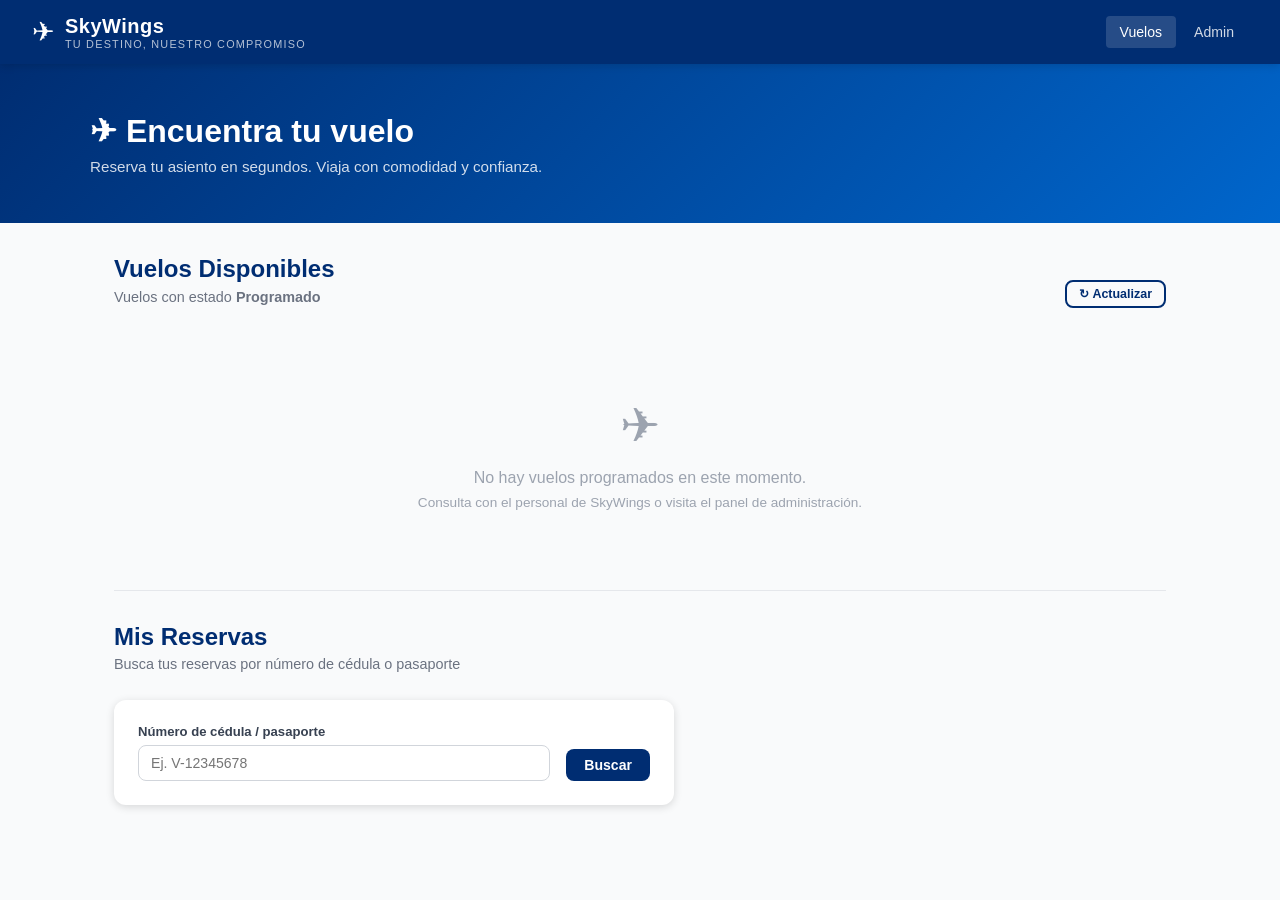
==== index.html @ 7534e907 "Initial commit" ====
<!DOCTYPE html>
<html lang="es">
<head>
  <meta charset="UTF-8">
  <meta name="viewport" content="width=device-width, initial-scale=1.0">
  <title>SkyWings – Portal de Reservas</title>
  <link rel="stylesheet" href="css/style.css">
</head>
<body>

<nav class="navbar">
  <a href="index.html" class="navbar-brand">
    <span class="navbar-logo">✈</span>
    <div>
      <div class="navbar-name">SkyWings</div>
      <div class="navbar-tagline">Tu destino, nuestro compromiso</div>
    </div>
  </a>
  <ul class="navbar-nav">
    <li><a href="index.html" class="active">Vuelos</a></li>
    <li><a href="admin.html">Admin</a></li>
  </ul>
</nav>

<div class="hero">
  <div class="hero-content">
    <h1>✈ Encuentra tu vuelo</h1>
    <p>Reserva tu asiento en segundos. Viaja con comodidad y confianza.</p>
  </div>
</div>

<div class="container">

  <!-- Vuelos disponibles -->
  <div class="flex justify-between align-center" style="margin-bottom: 1rem;">
    <div>
      <h2 class="page-title">Vuelos Disponibles</h2>
      <p class="page-subtitle">Vuelos con estado <strong>Programado</strong></p>
    </div>
    <button class="btn btn-outline btn-sm" onclick="loadFlights()">↻ Actualizar</button>
  </div>

  <div id="flightsList"></div>

  <hr class="divider">

  <!-- Buscar Reserva -->
  <h2 class="page-title">Mis Reservas</h2>
  <p class="page-subtitle">Busca tus reservas por número de cédula o pasaporte</p>

  <div class="search-box mb-3">
    <div class="form-group">
      <label class="form-label">Número de cédula / pasaporte</label>
      <input type="text" id="searchId" class="form-control" placeholder="Ej. V-12345678"
             onkeydown="if(event.key==='Enter') searchReservations()">
    </div>
    <button class="btn btn-primary" onclick="searchReservations()">Buscar</button>
  </div>

  <div id="reservationResults"></div>

</div>

<!-- Modal: Cambiar Asiento -->
<div class="modal-overlay" id="changeSeatModal">
  <div class="modal">
    <div class="modal-header">
      <h3>Cambiar Asiento</h3>
      <button class="modal-close" onclick="closeChangeModal()">✕</button>
    </div>
    <div class="modal-body">
      <div id="changeSeatInfo" class="alert alert-info mb-2"></div>

      <div class="seat-legend">
        <div class="legend-item"><div class="legend-dot available"></div> Disponible</div>
        <div class="legend-item"><div class="legend-dot selected"></div> Tu asiento actual / Seleccionado</div>
        <div class="legend-item"><div class="legend-dot occupied"></div> Ocupado</div>
        <div class="legend-item"><div class="legend-dot exit"></div> Salida de emergencia</div>
        <div class="legend-item"><div class="legend-dot blocked"></div> No disponible</div>
      </div>

      <div id="changeSeatMap"></div>
    </div>
    <div class="modal-footer">
      <button class="btn btn-outline" onclick="closeChangeModal()">Cancelar</button>
      <button class="btn btn-success" id="confirmChangeBtn" disabled onclick="confirmSeatChange()">
        ✓ Confirmar Cambio
      </button>
    </div>
  </div>
</div>

<script src="js/data.js"></script>
<script src="js/seatmap.js"></script>
<script src="js/index.js"></script>
</body>
</html>
---- css/style.css ----
/* =====================================================================
   SkyWings — Shared Stylesheet
   ===================================================================== */

:root {
  --primary:       #002D72;
  --primary-dark:  #001A4A;
  --primary-light: #0066CC;
  --accent:        #E8F4FD;
  --danger:        #DC2626;
  --success:       #16A34A;
  --warning:       #D97706;
  --white:         #FFFFFF;
  --gray-50:       #F9FAFB;
  --gray-100:      #F3F4F6;
  --gray-200:      #E5E7EB;
  --gray-300:      #D1D5DB;
  --gray-400:      #9CA3AF;
  --gray-500:      #6B7280;
  --gray-600:      #4B5563;
  --gray-700:      #374151;
  --gray-800:      #1F2937;

  --seat-available: #22C55E;
  --slected:  #F59E0B;
  --seat-exit:      #F97316;
  --seateat-occupied:  #EF4444;
  --seat-se-blocked:   #D1D5DB;

  --radius-sm: 4px;
  --radius:    8px;
  --radius-lg: 12px;
  --shadow-sm: 0 1px 3px rgba(0,0,0,0.10);
  --shadow:    0 2px 8px rgba(0,0,0,0.14);
  --shadow-lg: 0 8px 24px rgba(0,0,0,0.15);
}

* { box-sizing: border-box; margin: 0; padding: 0; }

body {
  font-family: -apple-system, BlinkMacSystemFont, 'Segoe UI', Roboto, sans-serif;
  background: var(--gray-50);
  color: var(--gray-800);
  min-height: 100vh;
}

/* ── Navbar ─────────────────────────────────────────────────────────── */
.navbar {
  background: var(--primary);
  color: var(--white);
  padding: 0 2rem;
  display: flex;
  align-items: center;
  justify-content: space-between;
  height: 64px;
  box-shadow: var(--shadow);
  position: sticky;
  top: 0;
  z-index: 100;
}

.navbar-brand {
  display: flex;
  align-items: center;
  gap: 10px;
  text-decoration: none;
  color: var(--white);
}

.navbar-logo   { font-size: 1.7rem; }
.navbar-name   { font-size: 1.25rem; font-weight: 800; letter-spacing: 0.5px; }
.navbar-tagline { font-size: 0.68rem; opacity: 0.7; letter-spacing: 1.2px; text-transform: uppercase; }

.navbar-nav { display: flex; gap: 4px; list-style: none; }

.navbar-nav a {
  color: rgba(255,255,255,0.82);
  text-decoration: none;
  padding: 8px 14px;
  border-radius: var(--radius-sm);
  font-size: 0.88rem;
  font-weight: 500;
  transition: all 0.2s;
}

.navbar-nav a:hover, .navbar-nav a.active {
  background: rgba(255,255,255,0.15);
  color: var(--white);
}

.badge-admin {
  background: #F59E0B;
  color: #1F2937;
  font-size: 0.68rem;
  font-weight: 700;
  padding: 3px 9px;
  border-radius: 999px;
  letter-spacing: 0.5px;
}

/* ── Layout ──────────────────────────────────────────────────────────── */
.container {
  max-width: 1100px;
  margin: 0 auto;
  padding: 2rem 1.5rem;
}

.page-title    { font-size: 1.5rem; font-weight: 700; color: var(--primary); margin-bottom: 0.35rem; }
.page-subtitle { color: var(--gray-500); margin-bottom: 1.75rem; font-size: 0.9rem; }

.grid-2 { display: grid; grid-template-columns: 1fr 1fr; gap: 1.5rem; }
.grid-3 { display: grid; grid-template-columns: repeat(3,1fr); gap: 1.5rem; }

/* ── Cards ───────────────────────────────────────────────────────────── */
.card {
  background: var(--white);
  border-radius: var(--radius-lg);
  box-shadow: var(--shadow-sm);
  border: 1px solid var(--gray-200);
  overflow: hidden;
}

.card-header {
  padding: 1.1rem 1.5rem;
  border-bottom: 1px solid var(--gray-100);
  display: flex;
  align-items: center;
  justify-content: space-between;
}

.card-header h2, .card-header h3 { font-size: 1rem; font-weight: 600; color: var(--gray-800); }
.card-body { padding: 1.5rem; }

/* ── Flight Card ─────────────────────────────────────────────────────── */
.flight-card {
  background: var(--white);
  border-radius: var(--radius-lg);
  box-shadow: var(--shadow-sm);
  border: 1px solid var(--gray-200);
  padding: 1.25rem;
  transition: box-shadow 0.2s, transform 0.2s;
}

.flight-card:hover { box-shadow: var(--shadow); transform: translateY(-2px); }

.flight-route {
  display: flex;
  align-items: center;
  gap: 10px;
  margin-bottom: 0.5rem;
}

.flight-city  { font-size: 1.6rem; font-weight: 800; color: var(--primary); }
.flight-iata  { font-size: 0.75rem; color: var(--gray-400); font-weight: 600; }

.flight-arrow {
  flex: 1;
  text-align: center;
  font-size: 1.1rem;
  color: var(--gray-300);
  position: relative;
}

.flight-meta {
  display: flex;
  flex-wrap: wrap;
  gap: 12px;
  font-size: 0.82rem;
  color: var(--gray-500);
  margin-bottom: 1rem;
}

.flight-meta strong { color: var(--gray-700); }

/* ── Status Badge ────────────────────────────────────────────────────── */
.status-badge {
  display: inline-flex;
  align-items: center;
  gap: 5px;
  padding: 4px 10px;
  border-radius: 999px;
  font-size: 0.75rem;
  font-weight: 700;
}

.status-programado { background: #DCFCE7; color: #166534; }
.status-abordando  { background: #FEF3C7; color: #92400E; }
.status-salido     { background: #F3F4F6; color: #6B7280; }

/* ── Buttons ─────────────────────────────────────────────────────────── */
.btn {
  display: inline-flex;
  align-items: center;
  gap: 6px;
  padding: 9px 18px;
  border-radius: var(--radius);
  border: none;
  cursor: pointer;
  font-size: 0.88rem;
  font-weight: 600;
  text-decoration: none;
  transition: all 0.2s;
  line-height: 1;
}

.btn-primary   { background: var(--primary); color: var(--white); }
.btn-primary:hover   { background: var(--primary-dark); }
.btn-secondary { background: var(--primary-light); color: var(--white); }
.btn-secondary:hover { background: #0055AA; }
.btn-danger    { background: var(--danger); color: var(--white); }
.btn-danger:hover    { background: #B91C1C; }
.btn-success   { background: var(--success); color: var(--white); }
.btn-success:hover   { background: #15803D; }

.btn-outline {
  background: transparent;
  color: var(--primary);
  border: 2px solid var(--primary);
}
.btn-outline:hover { background: var(--accent); }

.btn-sm  { padding: 6px 12px; font-size: 0.78rem; }
.btn-lg  { padding: 12px 26px; font-size: 1rem; }
.btn-full { width: 100%; justify-content: center; }
.btn:disabled { opacity: 0.45; cursor: not-allowed; }

/* ── Forms ───────────────────────────────────────────────────────────── */
.form-group { margin-bottom: 1.2rem; }

.form-label {
  display: block;
  font-size: 0.82rem;
  font-weight: 600;
  color: var(--gray-700);
  margin-bottom: 0.35rem;
}

.form-control {
  width: 100%;
  padding: 9px 12px;
  border: 1.5px solid var(--gray-300);
  border-radius: var(--radius);
  font-size: 0.88rem;
  background: var(--white);
  color: var(--gray-800);
  transition: border-color 0.2s;
  outline: none;
}

.form-control:focus  { border-color: var(--primary-light); }
.form-control:disabled { background: var(--gray-100); cursor: not-allowed; }

.form-check {
  display: flex;
  align-items: center;
  gap: 8px;
  cursor: pointer;
  font-size: 0.88rem;
  color: var(--gray-700);
}

.form-check input[type="checkbox"] {
  width: 16px;
  height: 16px;
  accent-color: var(--primary);
  cursor: pointer;
}

.form-row   { display: grid; grid-template-columns: 1fr 1fr; gap: 1rem; }
.form-row-3 { display: grid; grid-template-columns: 1fr 1fr 1fr; gap: 1rem; }

/* ── Tables ──────────────────────────────────────────────────────────── */
.table-wrapper { overflow-x: auto; }

table { width: 100%; border-collapse: collapse; font-size: 0.88rem; }

thead th {
  background: var(--gray-50);
  border-bottom: 2px solid var(--gray-200);
  padding: 10px 14px;
  text-align: left;
  font-weight: 700;
  color: var(--gray-500);
  font-size: 0.75rem;
  text-transform: uppercase;
  letter-spacing: 0.5px;
}

tbody td { padding: 11px 14px; border-bottom: 1px solid var(--gray-100); color: var(--gray-700); }
tbody tr:last-child td { border-bottom: none; }
tbody tr:hover { background: var(--gray-50); }

/* ── Alerts ──────────────────────────────────────────────────────────── */
.alert {
  padding: 11px 15px;
  border-radius: var(--radius);
  font-size: 0.88rem;
  margin-bottom: 1rem;
}

.alert-info    { background: #EFF6FF; color: #1E40AF; border: 1px solid #BFDBFE; }
.alert-success { background: #F0FDF4; color: #166534; border: 1px solid #BBF7D0; }
.alert-warning { background: #FFFBEB; color: #92400E; border: 1px solid #FDE68A; }
.alert-danger  { background: #FEF2F2; color: #991B1B; border: 1px solid #FECACA; }

/* ── Empty State ─────────────────────────────────────────────────────── */
.empty-state { text-align: center; padding: 3rem 1rem; color: var(--gray-400); }
.empty-state .empty-icon { font-size: 3rem; margin-bottom: 1rem; }

/* ── Wizard Steps ────────────────────────────────────────────────────── */
.wizard-steps {
  display: flex;
  align-items: center;
  justify-content: center;
  gap: 0;
  margin-bottom: 2.5rem;
}

.wizard-step { display: flex; flex-direction: column; align-items: center; gap: 6px; }

.step-num {
  width: 36px;
  height: 36px;
  border-radius: 50%;
  background: var(--gray-200);
  color: var(--gray-500);
  display: flex;
  align-items: center;
  justify-content: center;
  font-weight: 700;
  font-size: 0.9rem;
  transition: all 0.3s;
}

.step-label { font-size: 0.72rem; color: var(--gray-400); white-space: nowrap; transition: color 0.3s; }

.wizard-step.active .step-num  { background: var(--primary); color: var(--white); box-shadow: 0 0 0 4px rgba(0,45,114,0.18); }
.wizard-step.active .step-label { color: var(--primary); font-weight: 700; }
.wizard-step.done   .step-num  { background: var(--success); color: var(--white); }
.wizard-step.done   .step-label { color: var(--success); }

.wizard-connector {
  width: 64px;
  height: 2px;
  background: var(--gray-200);
  margin: 0 8px;
  margin-bottom: 22px;
  transition: background 0.3s;
}

.wizard-connector.done { background: var(--success); }

/* ── Plane Image Overlay ─────────────────────────────────────────────── */
.plane-overlay-container {
  position: relative;
  display: block;
  width: 100%;
  margin: 0 auto;
  user-select: none;
}

.buttons-container {
    position: absolute;
    width: 60.1%;
    height: 51%;
    top: 340px;
    left: 127px;
}

.plane-img {
  width: 100%;
  display: block;
  border-radius: var(--radius);
}

/* Seat button overlaid on the image */
.seat-ov {
  position: absolute;
  transform: translate(-50%, -50%);
  width: 24px;
  height: 26px;
  border-radius: 3px 3px 4px 4px;
  border: 1px solid rgba(0,0,0,0.35);
  cursor: pointer;
  transition: transform 0.12s, box-shadow 0.12s;
  z-index: 2;
  padding: 0;
  font-size: 0;
}

.seat-ov:not(:disabled):hover {
  transform: translate(-50%, -50%) scale(1.4);
  box-shadow: 0 2px 8px rgba(0,0,0,0.4);
  z-index: 3;
}

.seat-ov.ov-available { background: rgba(34, 197, 94, 0.88); }
.seat-ov.ov-occupied  { background: rgba(239, 68, 68, 0.88); cursor: not-allowed; }
.seat-ov.ov-selected  { background: rgba(245, 158, 11, 0.95); border-color: #92400E; }
.seat-ov.ov-blocked   { background: rgba(209, 213, 219, 0.80); cursor: not-allowed; }
.seat-ov.ov-exit      { border: 2px solid #F97316; }

/* ── Seat Legend ─────────────────────────────────────────────────────── */
.seat-legend {
  display: flex;
  flex-wrap: wrap;
  gap: 10px;
  padding: 10px 14px;
  background: var(--white);
  border-radius: var(--radius);
  border: 1px solid var(--gray-200);
  margin-bottom: 1rem;
}

.legend-item { display: flex; align-items: center; gap: 6px; font-size: 0.78rem; color: var(--gray-600); }

.legend-dot {
  width: 18px;
  height: 15px;
  border-radius: 3px;
  flex-shrink: 0;
  border: 1px solid rgba(0,0,0,0.15);
}

.legend-dot.available { background: var(--seat-available); }
.legend-dot.occupied  { background: var(--seat-occupied); }
.legend-dot.selected  { background: var(--seat-selected); }
.legend-dot.blocked   { background: var(--seat-blocked); }
.legend-dot.exit      { background: var(--seat-available); border: 2px solid var(--seat-exit); }

/* ── Seat-map layout ─────────────────────────────────────────────────── */
.seat-map-layout {
  display: flex;
  gap: 2rem;
  align-items: flex-start;
}

.seat-map-panel {
  flex-shrink: 0;
  overflow-y: auto;
  max-height: 78vh;
  padding-right: 4px;
}

.seat-map-sidebar {
  flex: 1;
  min-width: 220px;
}

/* ── Passenger list (wizard sidebar) ─────────────────────────────────── */
.passenger-list { display: flex; flex-direction: column; gap: 8px; }

.passenger-item {
  display: flex;
  align-items: center;
  justify-content: space-between;
  padding: 10px 14px;
  border-radius: var(--radius);
  border: 2px solid var(--gray-200);
  background: var(--white);
  cursor: default;
  transition: border-color 0.2s;
}

.passenger-item.current  { border-color: var(--primary); background: var(--accent); }
.passenger-item.done     { border-color: var(--success); }
.passenger-item.pending  { opacity: 0.6; }

.p-info .p-name   { font-weight: 600; font-size: 0.88rem; }
.p-info .p-detail { font-size: 0.75rem; color: var(--gray-500); margin-top: 2px; }

.p-seat-tag {
  background: var(--primary);
  color: var(--white);
  padding: 3px 10px;
  border-radius: 999px;
  font-size: 0.78rem;
  font-weight: 700;
}

/* ── Modal ───────────────────────────────────────────────────────────── */
.modal-overlay {
  display: none;
  position: fixed;
  inset: 0;
  background: rgba(0,0,0,0.5);
  z-index: 200;
  align-items: center;
  justify-content: center;
}

.modal-overlay.open { display: flex; }

.modal {
  background: var(--white);
  border-radius: var(--radius-lg);
  width: 92%;
  max-width: 680px;
  max-height: 92vh;
  overflow-y: auto;
  box-shadow: var(--shadow-lg);
}

.modal-header {
  padding: 1.2rem 1.5rem;
  border-bottom: 1px solid var(--gray-200);
  display: flex;
  align-items: center;
  justify-content: space-between;
  position: sticky;
  top: 0;
  background: var(--white);
  z-index: 1;
}

.modal-header h3   { font-size: 1.1rem; color: var(--primary); font-weight: 700; }
.modal-close {
  background: none;
  border: none;
  font-size: 1.3rem;
  cursor: pointer;
  color: var(--gray-400);
  padding: 4px 8px;
  border-radius: var(--radius-sm);
}
.modal-close:hover { background: var(--gray-100); color: var(--gray-700); }

.modal-body   { padding: 1.5rem; }
.modal-footer {
  padding: 1rem 1.5rem;
  border-top: 1px solid var(--gray-200);
  display: flex;
  gap: 10px;
  justify-content: flex-end;
  position: sticky;
  bottom: 0;
  background: var(--white);
}

/* ── Receipt / Confirmation ──────────────────────────────────────────── */
.receipt {
  max-width: 680px;
  margin: 2rem auto;
  background: var(--white);
  border-radius: var(--radius-lg);
  box-shadow: var(--shadow);
  overflow: hidden;
}

.receipt-header {
  background: var(--primary);
  color: var(--white);
  padding: 2rem;
  text-align: center;
}

.receipt-logo { font-size: 2.2rem; font-weight: 900; letter-spacing: 1px; }
.receipt-sub  { font-size: 0.82rem; opacity: 0.72; margin-top: 4px; }
.receipt-id {
  font-family: 'Courier New', monospace;
  font-size: 1rem;
  margin-top: 1.2rem;
  background: rgba(255,255,255,0.15);
  display: inline-block;
  padding: 5px 18px;
  border-radius: 999px;
  letter-spacing: 1px;
}

.receipt-section { padding: 1.5rem 2rem; border-bottom: 1px solid var(--gray-100); }
.receipt-section:last-of-type { border-bottom: none; }

.receipt-section h4 {
  font-size: 0.68rem;
  text-transform: uppercase;
  letter-spacing: 1.5px;
  color: var(--gray-400);
  font-weight: 700;
  margin-bottom: 1rem;
}

.route-display { display: flex; align-items: center; gap: 1rem; margin-bottom: 0.75rem; }
.city-big      { font-size: 2rem; font-weight: 900; color: var(--primary); }
.route-sep     { font-size: 1.5rem; color: var(--gray-300); }

.receipt-actions {
  padding: 1.5rem 2rem;
  display: flex;
  gap: 1rem;
  justify-content: center;
}

/* ── Hero ────────────────────────────────────────────────────────────── */
.hero {
  background: linear-gradient(135deg, var(--primary) 0%, var(--primary-light) 100%);
  color: var(--white);
  padding: 3rem 2rem;
}

.hero-content { max-width: 1100px; margin: 0 auto; }
.hero h1 { font-size: 2rem; font-weight: 800; margin-bottom: 0.5rem; }
.hero p  { font-size: 0.95rem; opacity: 0.82; }

/* ── Search Box ──────────────────────────────────────────────────────── */
.search-box {
  background: var(--white);
  border-radius: var(--radius-lg);
  padding: 1.5rem;
  box-shadow: var(--shadow);
  display: flex;
  gap: 1rem;
  align-items: flex-end;
  max-width: 560px;
}

.search-box .form-group { margin: 0; flex: 1; }

/* ── Tags ────────────────────────────────────────────────────────────── */
.tag {
  display: inline-block;
  padding: 2px 8px;
  border-radius: 999px;
  font-size: 0.72rem;
  font-weight: 700;
}

.tag-blue  { background: #DBEAFE; color: #1D4ED8; }
.tag-green { background: #DCFCE7; color: #15803D; }
.tag-red   { background: #FEE2E2; color: #B91C1C; }
.tag-amber { background: #FEF3C7; color: #B45309; }

/* ── Misc helpers ────────────────────────────────────────────────────── */
.section-title { font-size: 1.05rem; font-weight: 700; color: var(--gray-800); margin-bottom: 0.9rem; }
.divider { border: none; border-top: 1px solid var(--gray-200); margin: 2rem 0; }
.text-muted  { color: var(--gray-400); font-size: 0.85rem; }
.text-center { text-align: center; }
.flex { display: flex; }
.gap-1 { gap: 0.5rem; }
.gap-2 { gap: 1rem; }
.align-center    { align-items: center; }
.justify-between { justify-content: space-between; }
.justify-end     { justify-content: flex-end; }
.w-full  { width: 100%; }
.mt-1 { margin-top: 0.5rem; }
.mt-2 { margin-top: 1rem; }
.mt-3 { margin-top: 1.5rem; }
.mb-1 { margin-bottom: 0.5rem; }
.mb-2 { margin-bottom: 1rem; }
.mb-3 { margin-bottom: 1.5rem; }

/* ── Print ───────────────────────────────────────────────────────────── */
@media print {
  .navbar, .receipt-actions, .no-print { display: none !important; }
  body { background: white; }
  .receipt { box-shadow: none; max-width: 100%; margin: 0; border-radius: 0; }
  .receipt-header { -webkit-print-color-adjust: exact; print-color-adjust: exact; }
}

/* ── Responsive ──────────────────────────────────────────────────────── */
@media (max-width: 768px) {
  .form-row, .form-row-3, .grid-2, .grid-3 { grid-template-columns: 1fr; }
  .seat-map-layout { flex-direction: column; }
  .seat-map-sidebar { width: 100%; }
  .container { padding: 1rem; }
  .navbar { padding: 0 1rem; }
}
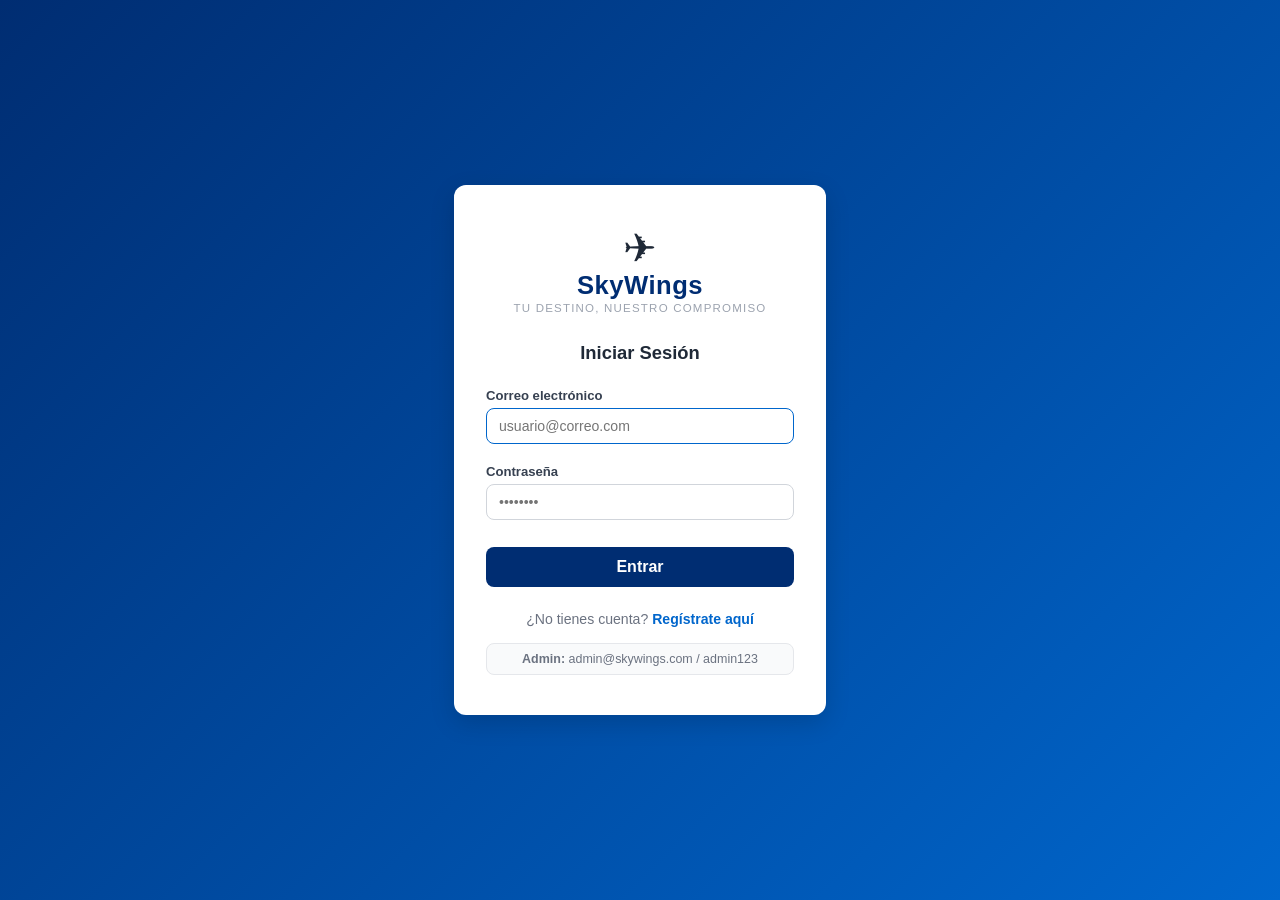
==== commit 55e713bd: "user auth functions" ====
--- a/index.html
+++ b/index.html
@@ -18,7 +18,6 @@
   </a>
   <ul class="navbar-nav">
     <li><a href="index.html" class="active">Vuelos</a></li>
-    <li><a href="admin.html">Admin</a></li>
   </ul>
 </nav>
 
@@ -91,6 +90,7 @@
 </div>
 
 <script src="js/data.js"></script>
+<script src="js/auth.js"></script>
 <script src="js/seatmap.js"></script>
 <script src="js/index.js"></script>
 </body>
--- a/css/style.css
+++ b/css/style.css
@@ -656,6 +656,66 @@
   .receipt-header { -webkit-print-color-adjust: exact; print-color-adjust: exact; }
 }
 
+/* ── Auth pages (login / registro) ──────────────────────────────────── */
+.auth-page {
+  background: linear-gradient(135deg, var(--primary) 0%, var(--primary-light) 100%);
+  min-height: 100vh;
+  display: flex;
+  align-items: center;
+  justify-content: center;
+}
+
+.auth-wrapper {
+  width: 100%;
+  max-width: 420px;
+  padding: 1.5rem;
+}
+
+.auth-card {
+  background: var(--white);
+  border-radius: var(--radius-lg);
+  box-shadow: var(--shadow-lg);
+  padding: 2.5rem 2rem;
+}
+
+.auth-logo {
+  text-align: center;
+  margin-bottom: 1.75rem;
+}
+
+.auth-logo-icon { font-size: 2.5rem; }
+.auth-logo-name { font-size: 1.6rem; font-weight: 900; color: var(--primary); letter-spacing: 0.5px; }
+.auth-logo-sub  { font-size: 0.72rem; color: var(--gray-400); letter-spacing: 1.2px; text-transform: uppercase; margin-top: 2px; }
+
+.auth-title {
+  font-size: 1.15rem;
+  font-weight: 700;
+  color: var(--gray-800);
+  margin-bottom: 1.5rem;
+  text-align: center;
+}
+
+.auth-footer {
+  text-align: center;
+  margin-top: 1.5rem;
+  font-size: 0.88rem;
+  color: var(--gray-500);
+}
+
+.auth-footer a { color: var(--primary-light); font-weight: 600; text-decoration: none; }
+.auth-footer a:hover { text-decoration: underline; }
+
+.auth-hint {
+  margin-top: 1rem;
+  padding: 8px 12px;
+  background: var(--gray-50);
+  border-radius: var(--radius);
+  font-size: 0.78rem;
+  color: var(--gray-500);
+  text-align: center;
+  border: 1px solid var(--gray-200);
+}
+
 /* ── Responsive ──────────────────────────────────────────────────────── */
 @media (max-width: 768px) {
   .form-row, .form-row-3, .grid-2, .grid-3 { grid-template-columns: 1fr; }
